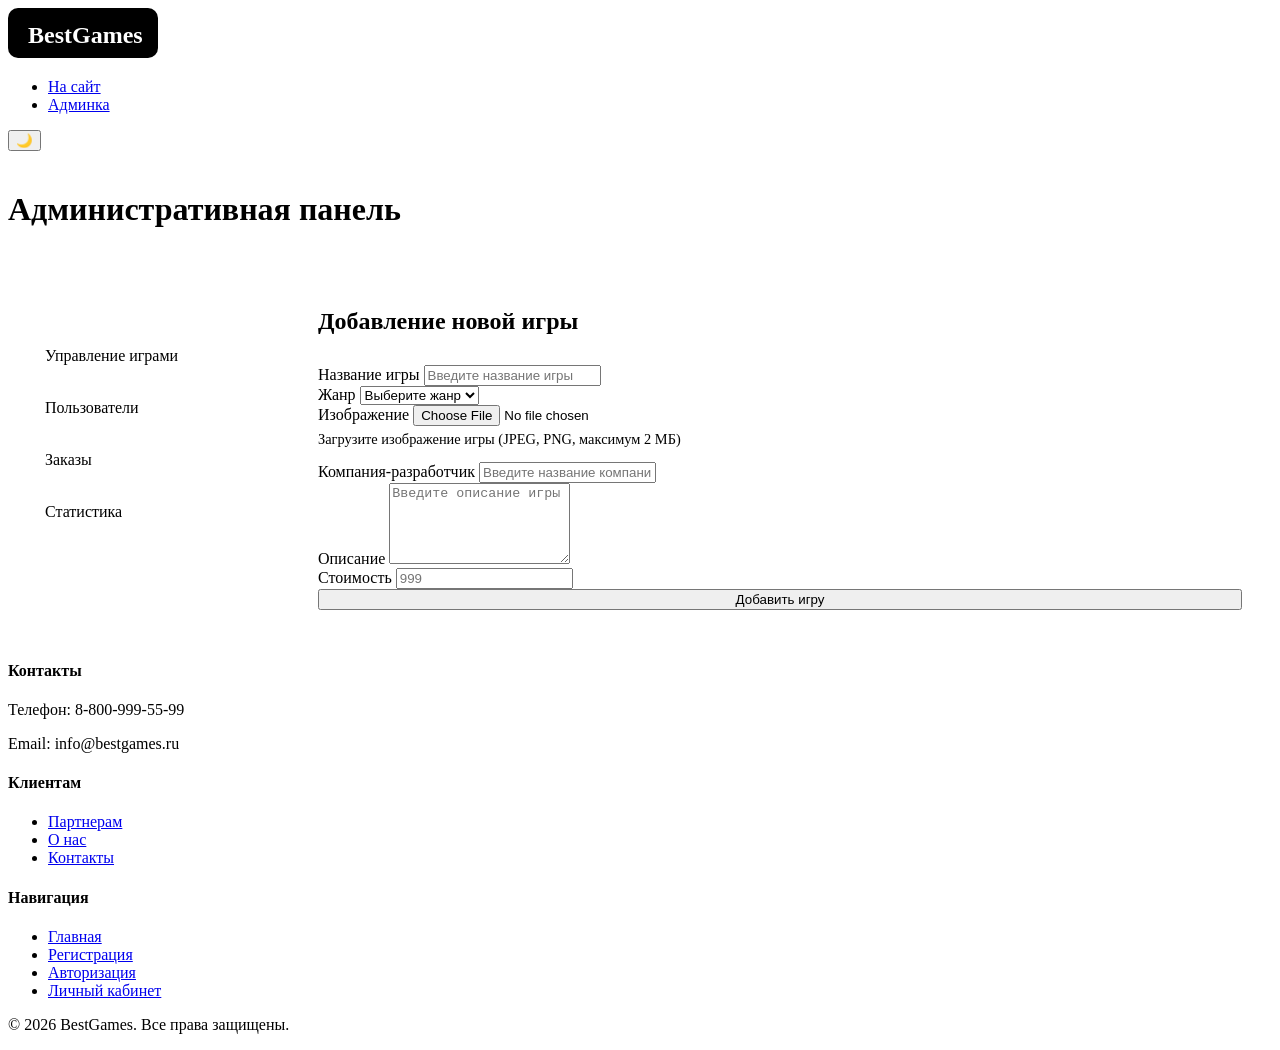
==== frontend/static/admin.html @ a7777f7c "move to frontend" ====
<!DOCTYPE html>
<html lang="ru">
<head>
    <meta charset="UTF-8">
    <meta name="viewport" content="width=device-width, initial-scale=1.0">
    <title>Административная панель - BestGames</title>
    <link rel="stylesheet" href="css/style.css">
</head>
<body>
    <header class="header">
        <div class="container header__container">
            <div class="header__logo">
                <svg width="150" height="50" viewBox="0 0 150 50">
                    <rect width="150" height="50" fill="var(--accent-primary)" rx="10"/>
                    <text x="20" y="35" fill="white" font-family="Montserrat" font-weight="bold" font-size="24">BestGames</text>
                </svg>
            </div>

            <nav class="header__nav">
                <ul class="header__menu">
                    <li><a href="index.html" class="header__menu-link">На сайт</a></li>
                    <li><a href="#" class="header__menu-link">Админка</a></li>
                </ul>

                <div class="theme-switcher">
                    <button id="theme-toggle" class="theme-switcher__btn">🌙</button>
                </div>
            </nav>

            <div class="header__burger">
                <span></span>
                <span></span>
                <span></span>
            </div>
        </div>
    </header>

    <main>
        <div class="container">
            <h1 style="margin: 40px 0 30px;">Административная панель</h1>

            <div style="display: grid; grid-template-columns: 250px 1fr; gap: 30px;">
                <!-- Боковое меню администратора -->
                <div style="background-color: var(--bg-secondary); padding: 25px; border-radius: 15px; height: fit-content;">
                    <nav style="display: flex; flex-direction: column; gap: 10px;">
                        <a href="#" style="padding: 12px; background-color: var(--accent-primary); color: white; text-decoration: none; border-radius: 8px;">Добавить игру</a>
                        <a href="#" style="padding: 12px; background-color: var(--bg-primary); color: var(--text-primary); text-decoration: none; border-radius: 8px;">Управление играми</a>
                        <a href="#" style="padding: 12px; background-color: var(--bg-primary); color: var(--text-primary); text-decoration: none; border-radius: 8px;">Пользователи</a>
                        <a href="#" style="padding: 12px; background-color: var(--bg-primary); color: var(--text-primary); text-decoration: none; border-radius: 8px;">Заказы</a>
                        <a href="#" style="padding: 12px; background-color: var(--bg-primary); color: var(--text-primary); text-decoration: none; border-radius: 8px;">Статистика</a>
                    </nav>
                </div>

                <!-- Форма добавления игры -->
                <div style="background-color: var(--bg-secondary); padding: 30px; border-radius: 15px;">
                    <h2 style="margin-bottom: 30px;">Добавление новой игры</h2>

                    <form class="form" style="max-width: 100%; padding: 0;">
                        <div class="form__group">
                            <label for="game-title" class="form__label">Название игры</label>
                            <input type="text" id="game-title" class="form__input" placeholder="Введите название игры">
                        </div>

                        <div class="form__group">
                            <label for="game-genre" class="form__label">Жанр</label>
                            <select id="game-genre" class="form__input">
                                <option>Выберите жанр</option>
                                <option>RPG</option>
                                <option>Action</option>
                                <option>Стратегия</option>
                                <option>Гонки</option>
                                <option>Спорт</option>
                                <option>Инди</option>
                            </select>
                        </div>

                        <div class="form__group">
                            <label for="game-image" class="form__label">Изображение</label>
                            <input type="file" id="game-image" class="form__input" accept="image/*">
                            <p style="color: var(--text-secondary); font-size: 0.9rem; margin-top: 5px;">Загрузите изображение игры (JPEG, PNG, максимум 2 МБ)</p>
                        </div>

                        <div class="form__group">
                            <label for="game-developer" class="form__label">Компания-разработчик</label>
                            <input type="text" id="game-developer" class="form__input" placeholder="Введите название компании">
                        </div>

                        <div class="form__group">
                            <label for="game-description" class="form__label">Описание</label>
                            <textarea id="game-description" class="form__input" rows="5" placeholder="Введите описание игры"></textarea>
                        </div>

                        <div class="form__group">
                            <label for="game-price" class="form__label">Стоимость</label>
                            <input type="number" id="game-price" class="form__input" placeholder="999" min="0" step="1">
                        </div>

                        <button type="submit" class="btn" style="width: 100%;">Добавить игру</button>
                    </form>

                    <!-- Предпросмотр загружаемого изображения (опционально) -->
                    <div style="margin-top: 30px; display: none;" id="image-preview">
                        <h3>Предпросмотр</h3>
                        <img src="" alt="Preview" style="max-width: 200px; border-radius: 8px;">
                    </div>
                </div>
            </div>
        </div>
    </main>

    <footer class="footer">
        <div class="container">
            <div class="footer__grid">
                <div class="footer__column">
                    <h4>Контакты</h4>
                    <p class="footer__contact">Телефон: 8-800-999-55-99</p>
                    <p class="footer__contact">Email: info@bestgames.ru</p>
                </div>
                <div class="footer__column">
                    <h4>Клиентам</h4>
                    <ul class="footer__nav">
                        <li><a href="#">Партнерам</a></li>
                        <li><a href="#">О нас</a></li>
                        <li><a href="#">Контакты</a></li>
                    </ul>
                </div>
                <div class="footer__column">
                    <h4>Навигация</h4>
                    <ul class="footer__nav">
                        <li><a href="index.html">Главная</a></li>
                        <li><a href="register.html">Регистрация</a></li>
                        <li><a href="login.html">Авторизация</a></li>
                        <li><a href="profile.html">Личный кабинет</a></li>
                    </ul>
                </div>
            </div>
            <div class="footer__bottom">
                <p>&copy; 2026 BestGames. Все права защищены.</p>
            </div>
        </div>
    </footer>

    <script src="js/theme.js"></script>
    <script src="js/burger.js"></script>
    <script>
        // Простой предпросмотр изображения
        document.getElementById('game-image')?.addEventListener('change', function(e) {
            const preview = document.getElementById('image-preview');
            const img = preview.querySelector('img');
            
            if (this.files && this.files[0]) {
                const reader = new FileReader();
                reader.onload = function(e) {
                    img.src = e.target.result;
                    preview.style.display = 'block';
                }
                reader.readAsDataURL(this.files[0]);
            }
        });
    </script>
</body>
</html>
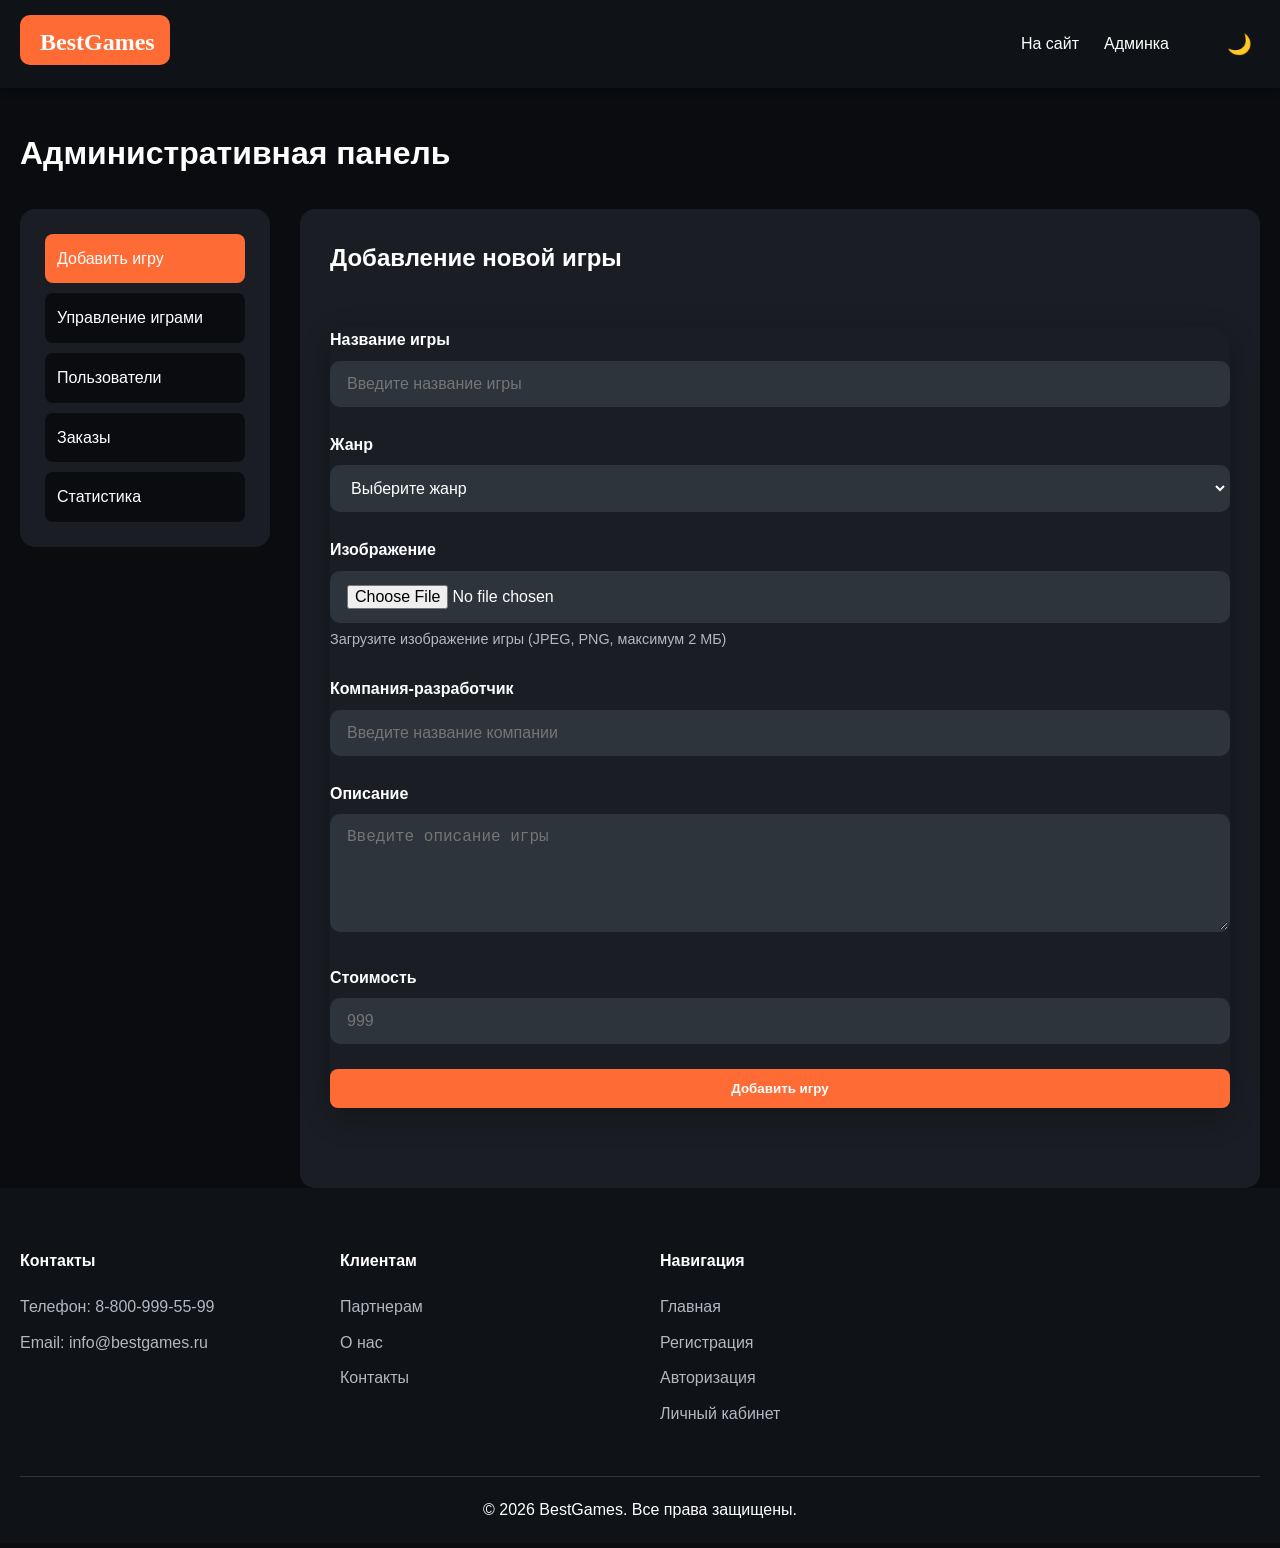
==== commit 5d9431cc: "fix css and js linking" ====
--- a/frontend/static/admin.html
+++ b/frontend/static/admin.html
@@ -4,7 +4,7 @@
     <meta charset="UTF-8">
     <meta name="viewport" content="width=device-width, initial-scale=1.0">
     <title>Административная панель - BestGames</title>
-    <link rel="stylesheet" href="css/style.css">
+    <link rel="stylesheet" href="../css/style.css">
 </head>
 <body>
     <header class="header">
@@ -140,8 +140,8 @@
         </div>
     </footer>
 
-    <script src="js/theme.js"></script>
-    <script src="js/burger.js"></script>
+    <script src="../js/theme.js"></script>
+    <script src="../js/burger.js"></script>
     <script>
         // Простой предпросмотр изображения
         document.getElementById('game-image')?.addEventListener('change', function(e) {
--- a/frontend/css/style.css
+++ b/frontend/css/style.css
@@ -0,0 +1,419 @@
+/* CSS-переменные для тем */
+:root {
+    /* Темная тема (по умолчанию) */
+    --bg-primary: #0a0c10;
+    --bg-secondary: #1a1e24;
+    --bg-card: #222831;
+    --text-primary: #ffffff;
+    --text-secondary: #b1b8c0;
+    --accent-primary: #ff6b35;
+    --accent-secondary: #4ecdc4;
+    --border-color: #2d343c;
+    --header-bg: #0f1217;
+    --footer-bg: #0f1217;
+    --input-bg: #2d343c;
+    --shadow-color: rgba(0, 0, 0, 0.3);
+    --rating-star: #ffc107;
+    --transition-speed: 0.3s;
+}
+
+/* Светлая тема */
+[data-theme="light"] {
+    --bg-primary: #f5f7fa;
+    --bg-secondary: #ffffff;
+    --bg-card: #ffffff;
+    --text-primary: #1a1e24;
+    --text-secondary: #4a5568;
+    --accent-primary: #ff6b35;
+    --accent-secondary: #2c7a7b;
+    --border-color: #e2e8f0;
+    --header-bg: #ffffff;
+    --footer-bg: #2d3748;
+    --input-bg: #ffffff;
+    --shadow-color: rgba(0, 0, 0, 0.1);
+    --rating-star: #ffb100;
+}
+
+/* Подключение шрифтов (из медиафайлов) */
+@font-face {
+    font-family: 'Montserrat';
+    src: url('../fonts/Montserrat-Regular.woff2') format('woff2');
+    font-weight: 400;
+}
+
+@font-face {
+    font-family: 'Montserrat';
+    src: url('../fonts/Montserrat-Bold.woff2') format('woff2');
+    font-weight: 700;
+}
+
+@font-face {
+    font-family: 'OpenSans';
+    src: url('../fonts/OpenSans-Regular.woff2') format('woff2');
+    font-weight: 400;
+}
+
+/* Общие сбросы и базовые стили */
+* {
+    margin: 0;
+    padding: 0;
+    box-sizing: border-box;
+}
+
+body {
+    font-family: 'OpenSans', sans-serif;
+    background-color: var(--bg-primary);
+    color: var(--text-primary);
+    line-height: 1.6;
+    transition: background-color var(--transition-speed), color var(--transition-speed);
+    min-height: 100vh;
+    display: flex;
+    flex-direction: column;
+}
+
+h1, h2, h3, h4, h5, h6 {
+    font-family: 'Montserrat', sans-serif;
+    font-weight: 700;
+}
+
+.container {
+    max-width: 1920px;
+    margin: 0 auto;
+    padding: 0 20px;
+}
+
+/* БЭМ блоки */
+.btn {
+    display: inline-block;
+    padding: 12px 24px;
+    background-color: var(--accent-primary);
+    color: white;
+    text-decoration: none;
+    border-radius: 8px;
+    border: none;
+    cursor: pointer;
+    font-weight: 600;
+    transition: transform 0.2s, opacity 0.2s;
+}
+
+.btn:hover {
+    transform: translateY(-2px);
+    opacity: 0.9;
+}
+
+.btn--secondary {
+    background-color: transparent;
+    border: 2px solid var(--accent-primary);
+    color: var(--accent-primary);
+}
+
+/* Хедер */
+.header {
+    background-color: var(--header-bg);
+    box-shadow: 0 2px 10px var(--shadow-color);
+    position: sticky;
+    top: 0;
+    z-index: 1000;
+}
+
+.header__container {
+    display: flex;
+    justify-content: space-between;
+    align-items: center;
+    padding: 15px 20px;
+}
+
+.header__logo svg {
+    width: 150px;
+    height: auto;
+}
+
+.header__nav {
+    display: flex;
+    align-items: center;
+    gap: 30px;
+}
+
+.header__menu {
+    display: flex;
+    gap: 25px;
+    list-style: none;
+}
+
+.header__menu-link {
+    color: var(--text-primary);
+    text-decoration: none;
+    font-weight: 500;
+    transition: color 0.2s;
+}
+
+.header__menu-link:hover {
+    color: var(--accent-primary);
+}
+
+.header__burger {
+    display: none;
+    flex-direction: column;
+    cursor: pointer;
+    gap: 6px;
+}
+
+.header__burger span {
+    width: 30px;
+    height: 3px;
+    background-color: var(--text-primary);
+    transition: all 0.3s;
+}
+
+/* Тематические элементы */
+.theme-switcher {
+    display: flex;
+    align-items: center;
+    gap: 10px;
+    margin-left: 20px;
+}
+
+.theme-switcher__btn {
+    background: none;
+    border: none;
+    cursor: pointer;
+    padding: 8px;
+    border-radius: 50%;
+    color: var(--text-primary);
+    font-size: 20px;
+}
+
+/* Слайдер */
+.slider {
+    margin: 40px 0;
+    position: relative;
+}
+
+.slider__container {
+    overflow: hidden;
+    border-radius: 15px;
+}
+
+.slider__wrapper {
+    display: flex;
+    transition: transform 0.5s ease;
+}
+
+.slider__slide {
+    min-width: 100%;
+    padding: 20px;
+    background-color: var(--bg-card);
+    border-radius: 15px;
+}
+
+.slider__dots {
+    display: flex;
+    justify-content: center;
+    gap: 10px;
+    margin-top: 20px;
+}
+
+.slider__dot {
+    width: 12px;
+    height: 12px;
+    border-radius: 50%;
+    background-color: var(--border-color);
+    cursor: pointer;
+    transition: background-color 0.2s;
+}
+
+.slider__dot--active {
+    background-color: var(--accent-primary);
+}
+
+/* Карточки товаров */
+.products-grid {
+    display: grid;
+    grid-template-columns: repeat(auto-fill, minmax(250px, 1fr));
+    gap: 30px;
+    margin: 40px 0;
+}
+
+.product-card {
+    background-color: var(--bg-card);
+    border-radius: 15px;
+    overflow: hidden;
+    box-shadow: 0 5px 15px var(--shadow-color);
+    transition: transform 0.3s;
+    cursor: pointer;
+}
+
+.product-card:hover {
+    transform: translateY(-5px);
+}
+
+.product-card__image {
+    width: 100%;
+    height: 200px;
+    object-fit: cover;
+}
+
+.product-card__content {
+    padding: 20px;
+}
+
+.product-card__title {
+    font-size: 1.2rem;
+    margin-bottom: 10px;
+}
+
+.product-card__genre {
+    color: var(--text-secondary);
+    font-size: 0.9rem;
+    margin-bottom: 5px;
+}
+
+.product-card__developer {
+    color: var(--text-secondary);
+    font-size: 0.9rem;
+    margin-bottom: 10px;
+}
+
+.product-card__rating {
+    color: var(--rating-star);
+    margin-bottom: 10px;
+}
+
+.product-card__price {
+    font-size: 1.3rem;
+    font-weight: 700;
+    color: var(--accent-primary);
+    margin-bottom: 15px;
+}
+
+/* Формы */
+.form {
+    max-width: 500px;
+    margin: 50px auto;
+    padding: 40px;
+    background-color: var(--bg-secondary);
+    border-radius: 20px;
+    box-shadow: 0 10px 30px var(--shadow-color);
+}
+
+.form__group {
+    margin-bottom: 25px;
+}
+
+.form__label {
+    display: block;
+    margin-bottom: 8px;
+    font-weight: 600;
+}
+
+.form__input {
+    width: 100%;
+    padding: 12px 15px;
+    background-color: var(--input-bg);
+    border: 2px solid var(--border-color);
+    border-radius: 10px;
+    color: var(--text-primary);
+    font-size: 1rem;
+    transition: border-color 0.2s;
+}
+
+.form__input:focus {
+    outline: none;
+    border-color: var(--accent-primary);
+}
+
+.form__checkbox {
+    display: flex;
+    align-items: center;
+    gap: 10px;
+    cursor: pointer;
+}
+
+/* Подвал */
+.footer {
+    background-color: var(--footer-bg);
+    color: white;
+    padding: 60px 0 20px;
+    margin-top: auto;
+}
+
+.footer__grid {
+    display: grid;
+    grid-template-columns: repeat(4, 1fr);
+    gap: 40px;
+    margin-bottom: 40px;
+}
+
+.footer__column h4 {
+    margin-bottom: 20px;
+}
+
+.footer__nav {
+    list-style: none;
+}
+
+.footer__nav li {
+    margin-bottom: 10px;
+}
+
+.footer__nav a {
+    color: #b1b8c0;
+    text-decoration: none;
+    transition: color 0.2s;
+}
+
+.footer__nav a:hover {
+    color: var(--accent-primary);
+}
+
+.footer__contact {
+    color: #b1b8c0;
+    margin-bottom: 10px;
+}
+
+.footer__bottom {
+    text-align: center;
+    padding-top: 20px;
+    border-top: 1px solid #2d343c;
+}
+
+/* Адаптивность */
+@media (max-width: 768px) {
+    .header__burger {
+        display: flex;
+    }
+
+    .header__menu {
+        display: none;
+        position: absolute;
+        top: 100%;
+        left: 0;
+        right: 0;
+        background-color: var(--header-bg);
+        flex-direction: column;
+        padding: 20px;
+        box-shadow: 0 5px 10px var(--shadow-color);
+    }
+
+    .header__menu--active {
+        display: flex;
+    }
+
+    .footer__grid {
+        grid-template-columns: repeat(2, 1fr);
+    }
+
+    .products-grid {
+        grid-template-columns: repeat(2, 1fr);
+    }
+}
+
+@media (max-width: 480px) {
+    .products-grid {
+        grid-template-columns: 1fr;
+    }
+
+    .footer__grid {
+        grid-template-columns: 1fr;
+    }
+}
